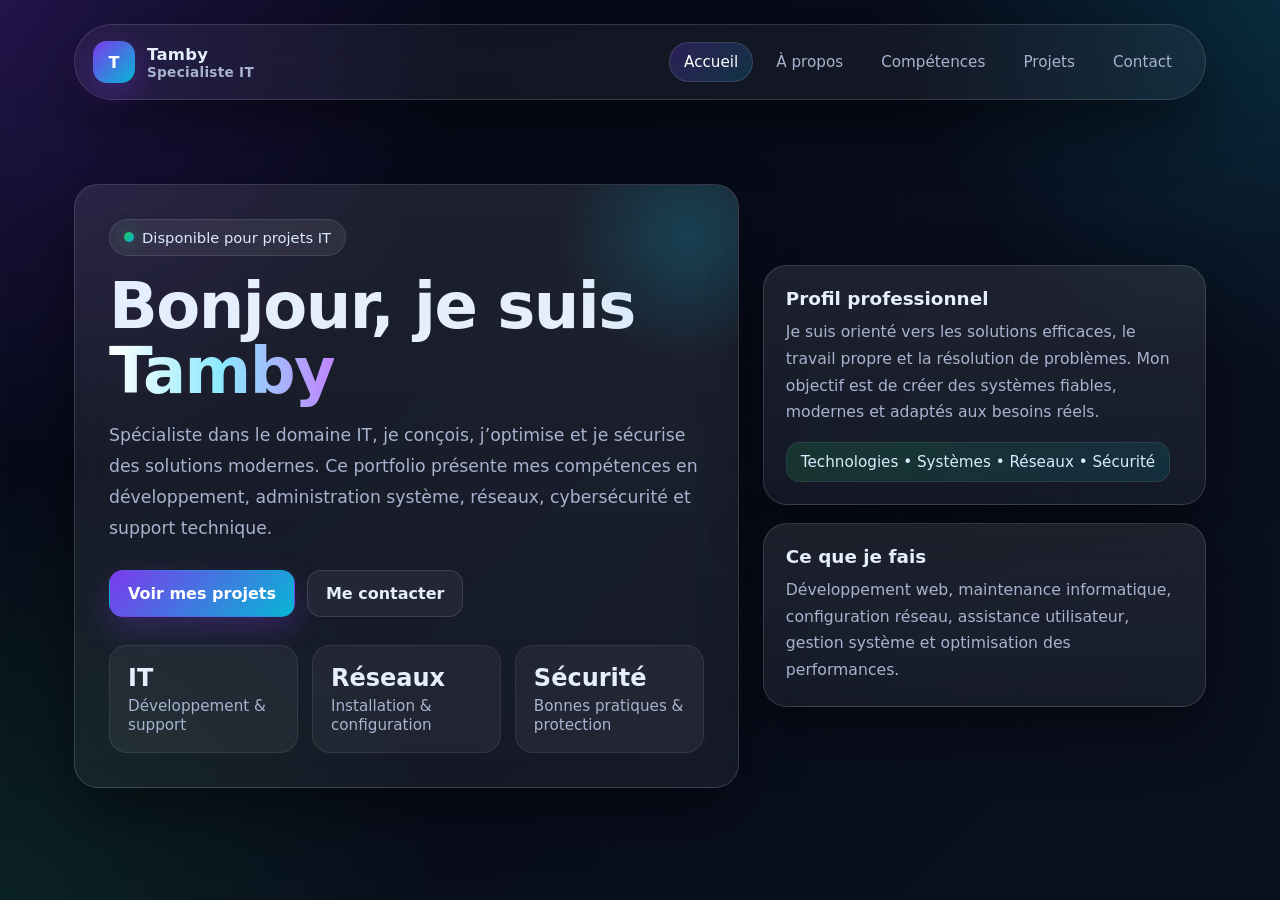
==== index.html @ b364ffad "Add files via upload" ====
<!DOCTYPE html>
<html lang="fr">
<head>
  <meta charset="UTF-8" />
  <meta name="viewport" content="width=device-width, initial-scale=1.0" />
  <title>Tamby | Portfolio IT</title>
  <style>
    :root {
      --bg: #050816;
      --bg2: #0b1120;
      --card: rgba(255, 255, 255, 0.08);
      --card-2: rgba(255, 255, 255, 0.05);
      --border: rgba(255, 255, 255, 0.14);
      --text: #e5eefc;
      --muted: #a8b3cf;
      --accent: #7c3aed;
      --accent2: #06b6d4;
      --accent3: #22c55e;
      --shadow: 0 24px 60px rgba(0, 0, 0, 0.45);
      --radius: 24px;
      --max: 1180px;
    }

    * {
      box-sizing: border-box;
      margin: 0;
      padding: 0;
    }

    html {
      scroll-behavior: smooth;
    }

    body {
      min-height: 100vh;
      font-family: Inter, system-ui, -apple-system, BlinkMacSystemFont, "Segoe UI", sans-serif;
      color: var(--text);
      background:
        radial-gradient(circle at top left, rgba(124, 58, 237, 0.24), transparent 30%),
        radial-gradient(circle at top right, rgba(6, 182, 212, 0.18), transparent 24%),
        radial-gradient(circle at bottom left, rgba(34, 197, 94, 0.12), transparent 28%),
        linear-gradient(135deg, var(--bg), var(--bg2));
      overflow-x: hidden;
    }

    body::before {
      content: "";
      position: fixed;
      inset: 0;
      background-image:
        linear-gradient(rgba(255,255,255,0.025) 1px, transparent 1px),
        linear-gradient(90deg, rgba(255,255,255,0.025) 1px, transparent 1px);
      background-size: 60px 60px;
      mask-image: radial-gradient(circle at center, black 30%, transparent 90%);
      pointer-events: none;
      opacity: 0.5;
    }

    .wrapper {
      width: 100%;
      max-width: var(--max);
      margin: 0 auto;
      padding: 24px;
      position: relative;
      z-index: 1;
    }

    /* Radio controls */
    input[type="radio"] {
      display: none;
    }

    .topbar {
      display: flex;
      align-items: center;
      justify-content: space-between;
      gap: 18px;
      padding: 16px 18px;
      border: 1px solid var(--border);
      background: rgba(255, 255, 255, 0.05);
      backdrop-filter: blur(18px);
      border-radius: 999px;
      box-shadow: var(--shadow);
      position: sticky;
      top: 16px;
      z-index: 20;
    }

    .brand {
      display: flex;
      align-items: center;
      gap: 12px;
      font-weight: 800;
      letter-spacing: 0.3px;
      white-space: nowrap;
    }

    .logo {
      width: 42px;
      height: 42px;
      border-radius: 14px;
      display: grid;
      place-items: center;
      background: linear-gradient(135deg, var(--accent), var(--accent2));
      box-shadow: 0 10px 30px rgba(124, 58, 237, 0.35);
      color: white;
      font-weight: 900;
    }

    .nav {
      display: flex;
      flex-wrap: wrap;
      justify-content: flex-end;
      gap: 8px;
    }

    .nav label {
      cursor: pointer;
      padding: 10px 14px;
      border-radius: 999px;
      color: var(--muted);
      border: 1px solid transparent;
      transition: 0.25s ease;
      user-select: none;
      font-size: 0.95rem;
    }

    .nav label:hover {
      color: white;
      background: rgba(255, 255, 255, 0.06);
      border-color: rgba(255, 255, 255, 0.08);
    }

    #home:checked ~ .wrapper .nav label[for="home"],
    #about:checked ~ .wrapper .nav label[for="about"],
    #skills:checked ~ .wrapper .nav label[for="skills"],
    #projects:checked ~ .wrapper .nav label[for="projects"],
    #contact:checked ~ .wrapper .nav label[for="contact"] {
      color: white;
      background: linear-gradient(135deg, rgba(124, 58, 237, 0.25), rgba(6, 182, 212, 0.18));
      border-color: rgba(255, 255, 255, 0.12);
    }

    .page {
      display: none;
      margin-top: 26px;
      animation: fadeIn 0.5s ease;
    }

    @keyframes fadeIn {
      from {
        opacity: 0;
        transform: translateY(10px);
      }
      to {
        opacity: 1;
        transform: translateY(0);
      }
    }

    #home:checked ~ .wrapper .page.home { display: block; }
    #about:checked ~ .wrapper .page.about { display: block; }
    #skills:checked ~ .wrapper .page.skills { display: block; }
    #projects:checked ~ .wrapper .page.projects { display: block; }
    #contact:checked ~ .wrapper .page.contact { display: block; }

    .hero {
      display: grid;
      grid-template-columns: 1.2fr 0.8fr;
      gap: 24px;
      align-items: center;
      min-height: calc(100vh - 180px);
    }

    .hero-card,
    .info-card,
    .project-card,
    .contact-card {
      border: 1px solid var(--border);
      background: linear-gradient(180deg, rgba(255,255,255,0.09), rgba(255,255,255,0.05));
      backdrop-filter: blur(18px);
      border-radius: var(--radius);
      box-shadow: var(--shadow);
    }

    .hero-card {
      padding: 34px;
      position: relative;
      overflow: hidden;
    }

    .hero-card::after {
      content: "";
      position: absolute;
      width: 260px;
      height: 260px;
      right: -80px;
      top: -80px;
      background: radial-gradient(circle, rgba(6, 182, 212, 0.22), transparent 70%);
      pointer-events: none;
    }

    .badge {
      display: inline-flex;
      align-items: center;
      gap: 8px;
      padding: 9px 14px;
      border-radius: 999px;
      background: rgba(255,255,255,0.07);
      border: 1px solid rgba(255,255,255,0.1);
      color: #dbeafe;
      font-size: 0.92rem;
      margin-bottom: 18px;
    }

    .badge .dot {
      width: 10px;
      height: 10px;
      border-radius: 50%;
      background: linear-gradient(135deg, var(--accent3), var(--accent2));
      box-shadow: 0 0 18px rgba(34, 197, 94, 0.6);
    }

    h1 {
      font-size: clamp(2.4rem, 5vw, 5rem);
      line-height: 1.02;
      margin-bottom: 16px;
      letter-spacing: -1.5px;
    }

    .gradient-text {
      background: linear-gradient(90deg, #ffffff, #8be9fd, #c084fc);
      -webkit-background-clip: text;
      background-clip: text;
      color: transparent;
    }

    .subtitle {
      font-size: 1.08rem;
      line-height: 1.8;
      color: var(--muted);
      max-width: 700px;
      margin-bottom: 26px;
    }

    .actions {
      display: flex;
      flex-wrap: wrap;
      gap: 12px;
      margin-bottom: 28px;
    }

    .btn {
      display: inline-flex;
      align-items: center;
      justify-content: center;
      padding: 13px 18px;
      border-radius: 14px;
      text-decoration: none;
      color: white;
      font-weight: 700;
      border: 1px solid transparent;
      transition: 0.25s ease;
      cursor: pointer;
    }

    .btn.primary {
      background: linear-gradient(135deg, var(--accent), var(--accent2));
      box-shadow: 0 12px 30px rgba(124, 58, 237, 0.28);
    }

    .btn.secondary {
      background: rgba(255,255,255,0.05);
      border-color: rgba(255,255,255,0.12);
      color: var(--text);
    }

    .btn:hover {
      transform: translateY(-2px);
      filter: brightness(1.05);
    }

    .stats {
      display: grid;
      grid-template-columns: repeat(3, 1fr);
      gap: 14px;
      margin-top: 22px;
    }

    .stat {
      padding: 18px;
      border-radius: 18px;
      background: rgba(255,255,255,0.05);
      border: 1px solid rgba(255,255,255,0.08);
    }

    .stat strong {
      display: block;
      font-size: 1.5rem;
      margin-bottom: 4px;
    }

    .stat span {
      color: var(--muted);
      font-size: 0.95rem;
    }

    .side-stack {
      display: grid;
      gap: 18px;
    }

    .info-card {
      padding: 22px;
    }

    .info-card h3 {
      margin-bottom: 10px;
      font-size: 1.15rem;
    }

    .info-card p {
      color: var(--muted);
      line-height: 1.7;
      font-size: 0.98rem;
    }

    .glow {
      display: inline-block;
      padding: 10px 14px;
      margin-top: 16px;
      border-radius: 14px;
      background: linear-gradient(135deg, rgba(34,197,94,0.16), rgba(6,182,212,0.12));
      border: 1px solid rgba(255,255,255,0.08);
      color: #dbeafe;
      font-size: 0.95rem;
    }

    .section-title {
      display: flex;
      flex-direction: column;
      gap: 10px;
      margin-bottom: 22px;
    }

    .section-title h2 {
      font-size: clamp(1.8rem, 3vw, 2.6rem);
      letter-spacing: -0.8px;
    }

    .section-title p {
      color: var(--muted);
      max-width: 720px;
      line-height: 1.8;
    }

    .grid-2 {
      display: grid;
      grid-template-columns: repeat(2, 1fr);
      gap: 18px;
    }

    .about-box,
    .skill-box,
    .project-card,
    .contact-card {
      padding: 22px;
    }

    .tag-row {
      display: flex;
      flex-wrap: wrap;
      gap: 10px;
      margin-top: 16px;
    }

    .tag {
      padding: 9px 12px;
      border-radius: 999px;
      font-size: 0.9rem;
      color: #dce7ff;
      background: rgba(255,255,255,0.06);
      border: 1px solid rgba(255,255,255,0.08);
    }

    .timeline {
      display: grid;
      gap: 14px;
    }

    .timeline-item {
      padding: 16px;
      border-left: 3px solid var(--accent2);
      background: rgba(255,255,255,0.04);
      border-radius: 0 18px 18px 0;
    }

    .timeline-item h4 {
      margin-bottom: 6px;
      font-size: 1.02rem;
    }

    .timeline-item p {
      color: var(--muted);
      line-height: 1.65;
      font-size: 0.95rem;
    }

    .skills-list {
      display: grid;
      gap: 14px;
    }

    .skill {
      display: grid;
      gap: 8px;
    }

    .skill-head {
      display: flex;
      justify-content: space-between;
      gap: 10px;
      color: var(--text);
      font-size: 0.96rem;
    }

    .bar {
      height: 12px;
      border-radius: 999px;
      overflow: hidden;
      background: rgba(255,255,255,0.08);
      border: 1px solid rgba(255,255,255,0.08);
    }

    .fill {
      height: 100%;
      border-radius: inherit;
      background: linear-gradient(90deg, var(--accent), var(--accent2));
    }

    .projects-grid {
      display: grid;
      grid-template-columns: repeat(3, 1fr);
      gap: 18px;
    }

    .project-card {
      position: relative;
      overflow: hidden;
      min-height: 240px;
    }

    .project-card::before {
      content: "";
      position: absolute;
      inset: auto -30px -40px auto;
      width: 160px;
      height: 160px;
      border-radius: 50%;
      background: radial-gradient(circle, rgba(124,58,237,0.28), transparent 65%);
      pointer-events: none;
    }

    .project-card h3 {
      margin-bottom: 10px;
      font-size: 1.2rem;
    }

    .project-card p {
      color: var(--muted);
      line-height: 1.7;
      margin-bottom: 16px;
    }

    .project-meta {
      display: flex;
      flex-wrap: wrap;
      gap: 10px;
      margin-top: auto;
    }

    .project-meta span {
      padding: 8px 10px;
      border-radius: 999px;
      background: rgba(255,255,255,0.06);
      border: 1px solid rgba(255,255,255,0.08);
      color: #dbeafe;
      font-size: 0.88rem;
    }

    .contact-grid {
      display: grid;
      grid-template-columns: 0.9fr 1.1fr;
      gap: 18px;
    }

    .contact-card .line {
      display: grid;
      gap: 10px;
      margin-bottom: 18px;
    }

    .contact-card .line strong {
      font-size: 1rem;
    }

    .contact-card .line span,
    .contact-card p {
      color: var(--muted);
      line-height: 1.7;
    }

    .footer-note {
      margin-top: 20px;
      text-align: center;
      color: var(--muted);
      font-size: 0.92rem;
      padding-bottom: 8px;
    }

    @media (max-width: 980px) {
      .hero,
      .grid-2,
      .projects-grid,
      .contact-grid {
        grid-template-columns: 1fr;
      }

      .stats {
        grid-template-columns: 1fr;
      }

      .topbar {
        border-radius: 24px;
        flex-direction: column;
        align-items: stretch;
      }

      .nav {
        justify-content: center;
      }

      .hero {
        min-height: auto;
      }
    }

    @media (max-width: 560px) {
      .wrapper {
        padding: 14px;
      }

      .hero-card,
      .info-card,
      .project-card,
      .contact-card,
      .about-box,
      .skill-box {
        padding: 18px;
      }

      .nav label {
        padding: 9px 12px;
        font-size: 0.9rem;
      }

      h1 {
        letter-spacing: -1px;
      }
    }
  </style>
</head>
<body>

  <input type="radio" name="page" id="home" checked>
  <input type="radio" name="page" id="about">
  <input type="radio" name="page" id="skills">
  <input type="radio" name="page" id="projects">
  <input type="radio" name="page" id="contact">

  <div class="wrapper">
    <header class="topbar">
      <div class="brand">
        <div class="logo">T</div>
        <div>
          <div style="font-size:1.03rem;">Tamby</div>
          <div style="font-size:0.85rem;color:var(--muted);">Specialiste IT</div>
        </div>
      </div>

      <nav class="nav" aria-label="Navigation principale">
        <label for="home">Accueil</label>
        <label for="about">À propos</label>
        <label for="skills">Compétences</label>
        <label for="projects">Projets</label>
        <label for="contact">Contact</label>
      </nav>
    </header>

    <!-- PAGE ACCUEIL -->
    <main class="page home">
      <section class="hero">
        <div class="hero-card">
          <div class="badge"><span class="dot"></span> Disponible pour projets IT</div>
          <h1>Bonjour, je suis <span class="gradient-text">Tamby</span></h1>
          <p class="subtitle">
            Spécialiste dans le domaine IT, je conçois, j’optimise et je sécurise des solutions modernes.
            Ce portfolio présente mes compétences en développement, administration système, réseaux,
            cybersécurité et support technique.
          </p>

          <div class="actions">
            <label class="btn primary" for="projects">Voir mes projets</label>
            <label class="btn secondary" for="contact">Me contacter</label>
          </div>

          <div class="stats">
            <div class="stat">
              <strong>IT</strong>
              <span>Développement & support</span>
            </div>
            <div class="stat">
              <strong>Réseaux</strong>
              <span>Installation & configuration</span>
            </div>
            <div class="stat">
              <strong>Sécurité</strong>
              <span>Bonnes pratiques & protection</span>
            </div>
          </div>
        </div>

        <div class="side-stack">
          <div class="info-card">
            <h3>Profil professionnel</h3>
            <p>
              Je suis orienté vers les solutions efficaces, le travail propre et la résolution de problèmes.
              Mon objectif est de créer des systèmes fiables, modernes et adaptés aux besoins réels.
            </p>
            <div class="glow">Technologies • Systèmes • Réseaux • Sécurité</div>
          </div>

          <div class="info-card">
            <h3>Ce que je fais</h3>
            <p>
              Développement web, maintenance informatique, configuration réseau, assistance utilisateur,
              gestion système et optimisation des performances.
            </p>
          </div>
        </div>
      </section>
    </main>

    <!-- PAGE A PROPOS -->
    <section class="page about">
      <div class="section-title">
        <h2>À propos de moi</h2>
        <p>
          Je suis Tamby, un passionné de l’informatique qui aime transformer les idées en solutions utiles.
          J’aime construire des interfaces propres, comprendre les systèmes et apporter des réponses rapides
          aux problèmes techniques.
        </p>
      </div>

      <div class="grid-2">
        <div class="about-box">
          <h3 style="margin-bottom:12px;">Mon approche</h3>
          <p style="color:var(--muted); line-height:1.8;">
            J’accorde beaucoup d’importance à la simplicité, à la performance et à la fiabilité.
            Que ce soit pour un site web, un réseau ou une machine, je cherche toujours une solution claire,
            efficace et maintenable.
          </p>

          <div class="tag-row">
            <span class="tag">Développement Web</span>
            <span class="tag">Administration Système</span>
            <span class="tag">Réseaux</span>
            <span class="tag">Cybersécurité</span>
            <span class="tag">Support IT</span>
          </div>
        </div>

        <div class="about-box">
          <h3 style="margin-bottom:12px;">Parcours / expérience</h3>
          <div class="timeline">
            <div class="timeline-item">
              <h4>Solutions numériques</h4>
              <p>Création de pages web modernes, interface claire et responsive.</p>
            </div>
            <div class="timeline-item">
              <h4>Gestion informatique</h4>
              <p>Installation, configuration et dépannage de systèmes et logiciels.</p>
            </div>
            <div class="timeline-item">
              <h4>Réseaux & sécurité</h4>
              <p>Bonnes pratiques de sécurité, contrôle d’accès et optimisation réseau.</p>
            </div>
          </div>
        </div>
      </div>
    </section>

    <!-- PAGE COMPETENCES -->
    <section class="page skills">
      <div class="section-title">
        <h2>Mes compétences</h2>
        <p>
          Voici un aperçu de mes spécialités IT. Tu peux garder cette structure ou modifier les niveaux
          selon ton vrai profil.
        </p>
      </div>

      <div class="grid-2">
        <div class="skill-box">
          <h3 style="margin-bottom:16px;">Compétences techniques</h3>
          <div class="skills-list">
            <div class="skill">
              <div class="skill-head"><span>HTML / CSS</span><span>95%</span></div>
              <div class="bar"><div class="fill" style="width:95%"></div></div>
            </div>
            <div class="skill">
              <div class="skill-head"><span>Support informatique</span><span>90%</span></div>
              <div class="bar"><div class="fill" style="width:90%"></div></div>
            </div>
            <div class="skill">
              <div class="skill-head"><span>Administration système</span><span>85%</span></div>
              <div class="bar"><div class="fill" style="width:85%"></div></div>
            </div>
            <div class="skill">
              <div class="skill-head"><span>Réseaux / configuration</span><span>82%</span></div>
              <div class="bar"><div class="fill" style="width:82%"></div></div>
            </div>
          </div>
        </div>

        <div class="skill-box">
          <h3 style="margin-bottom:16px;">Spécialités IT</h3>
          <div class="tag-row">
            <span class="tag">Création de sites web</span>
            <span class="tag">Maintenance PC</span>
            <span class="tag">Installation de systèmes</span>
            <span class="tag">Configuration réseau</span>
            <span class="tag">Sécurisation basique</span>
            <span class="tag">Dépannage logiciel</span>
            <span class="tag">Optimisation</span>
            <span class="tag">Support utilisateur</span>
          </div>

          <div style="margin-top:18px;color:var(--muted);line-height:1.8;">
            Je peux intervenir sur plusieurs domaines : front-end simple, assistance technique,
            résolution de problèmes, paramétrage, maintenance et amélioration de l’environnement de travail.
          </div>
        </div>
      </div>
    </section>

    <!-- PAGE PROJETS -->
    <section class="page projects">
      <div class="section-title">
        <h2>Mes projets</h2>
        <p>
          Quelques exemples de projets que tu peux afficher dans ton portfolio. Tu peux remplacer ces titres
          par tes vrais travaux.
        </p>
      </div>

      <div class="projects-grid">
        <article class="project-card">
          <h3>Portfolio personnel</h3>
          <p>
            Un site élégant pour présenter mon profil, mes compétences et mes services IT dans un style moderne.
          </p>
          <div class="project-meta">
            <span>HTML</span>
            <span>CSS</span>
            <span>UI moderne</span>
          </div>
        </article>

        <article class="project-card">
          <h3>Support et maintenance</h3>
          <p>
            Gestion de configuration, dépannage et amélioration des performances d’un poste ou d’un système.
          </p>
          <div class="project-meta">
            <span>Maintenance</span>
            <span>Système</span>
            <span>Dépannage</span>
          </div>
        </article>

        <article class="project-card">
          <h3>Réseau & sécurité</h3>
          <p>
            Mise en place de bases réseau, protection des accès et bonnes pratiques pour un environnement fiable.
          </p>
          <div class="project-meta">
            <span>Réseaux</span>
            <span>Sécurité</span>
            <span>Configuration</span>
          </div>
        </article>
      </div>
    </section>

    <!-- PAGE CONTACT -->
    <section class="page contact">
      <div class="section-title">
        <h2>Contact</h2>
        <p>
          Cette page te permet d’afficher tes infos de contact et de donner une image sérieuse à ton portfolio.
        </p>
      </div>

      <div class="contact-grid">
        <div class="contact-card">
          <div class="line">
            <strong>Nom</strong>
            <span>Tamby</span>
          </div>
          <div class="line">
            <strong>Spécialité</strong>
            <span>Informatique / IT</span>
          </div>
          <div class="line">
            <strong>Domaines</strong>
            <span>Développement, réseaux, système, support, sécurité</span>
          </div>
          <div class="line">
            <strong>Message</strong>
            <span>Disponible pour projets, collaboration et assistance technique.</span>
          </div>
        </div>

        <div class="contact-card">
          <h3 style="margin-bottom:12px;">Présentation courte</h3>
          <p>
            Je suis un spécialiste IT motivé, rigoureux et orienté résultats. J’aime apprendre, résoudre les
            problèmes et créer des solutions simples mais efficaces. Mon objectif est d’apporter de la valeur
            à chaque projet.
          </p>

          <div class="tag-row" style="margin-top:18px;">
            <span class="tag">Professionnel</span>
            <span class="tag">Fiable</span>
            <span class="tag">Polyvalent</span>
            <span class="tag">Moderne</span>
          </div>
        </div>
      </div>

      <div class="footer-note">
        © 2026 Tamby — Portfolio IT. Fichier unique HTML + CSS.
      </div>
    </section>
  </div>
</body>
</html>
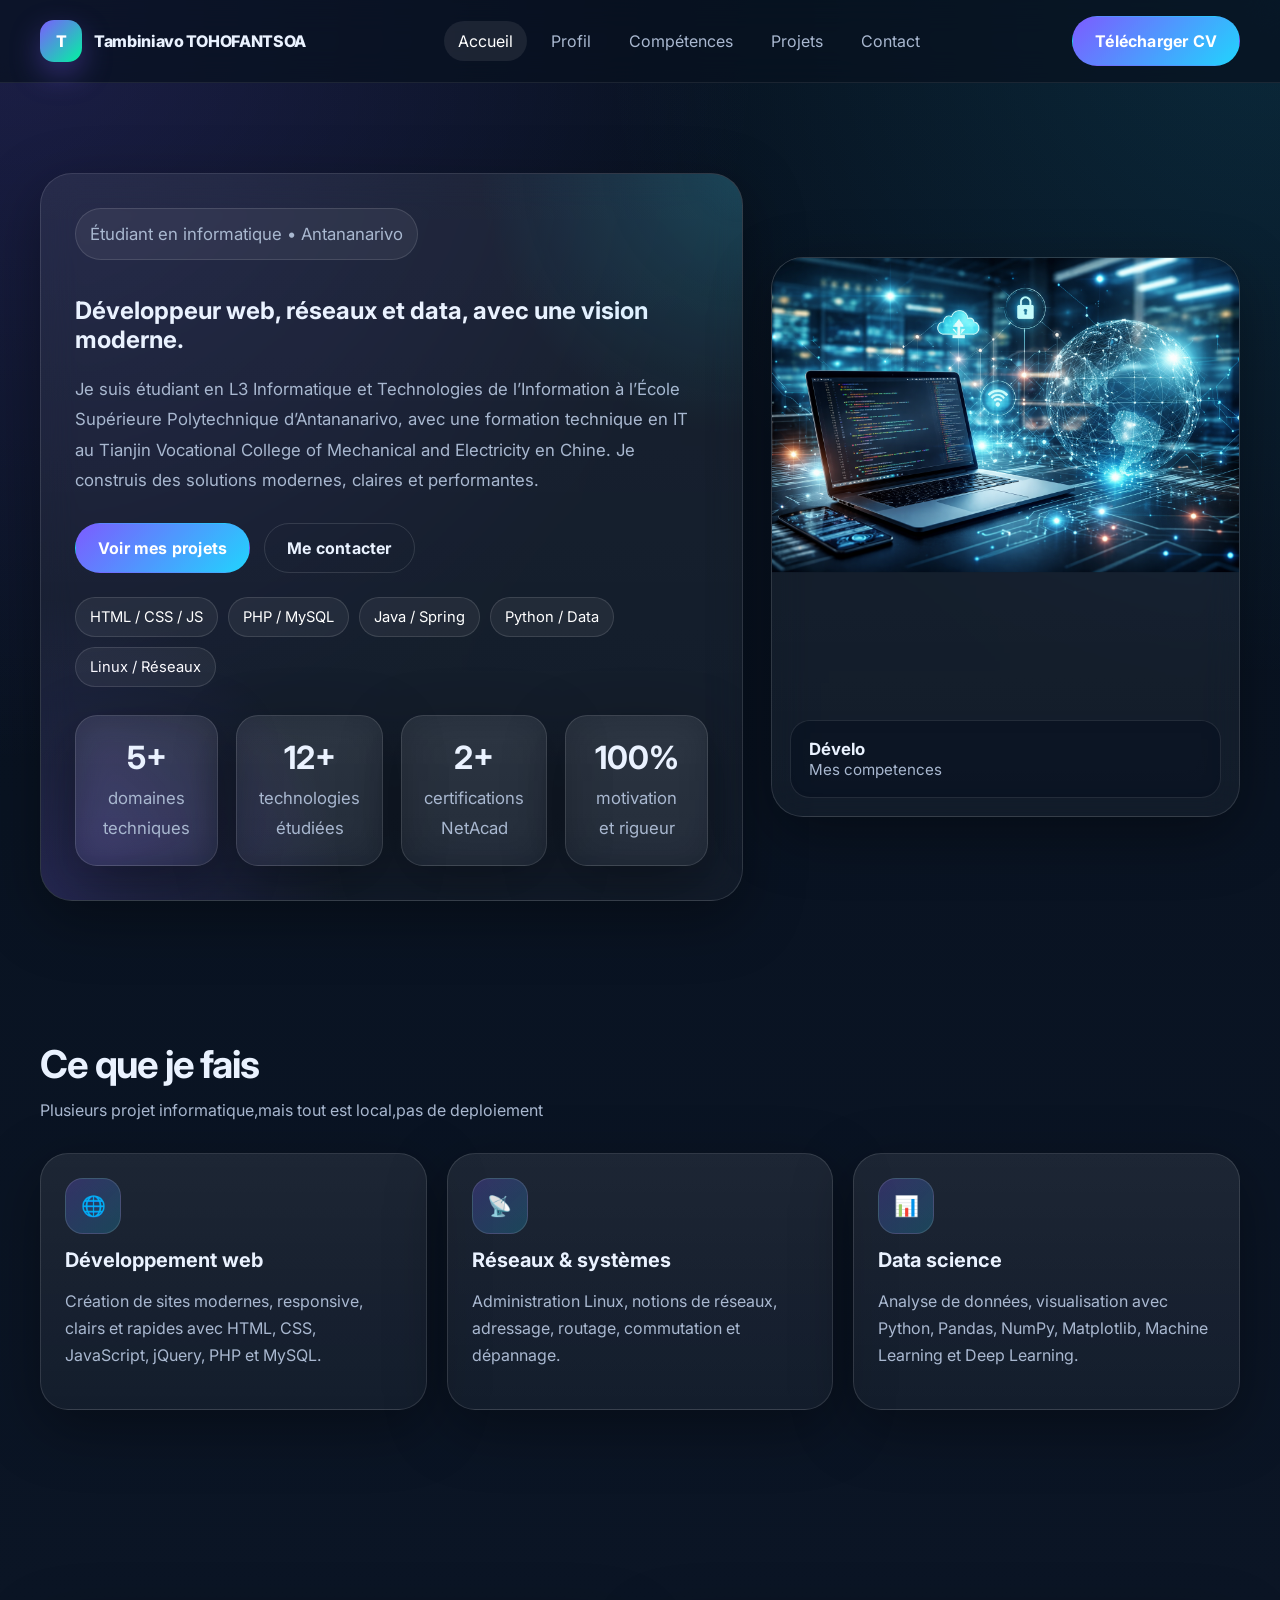
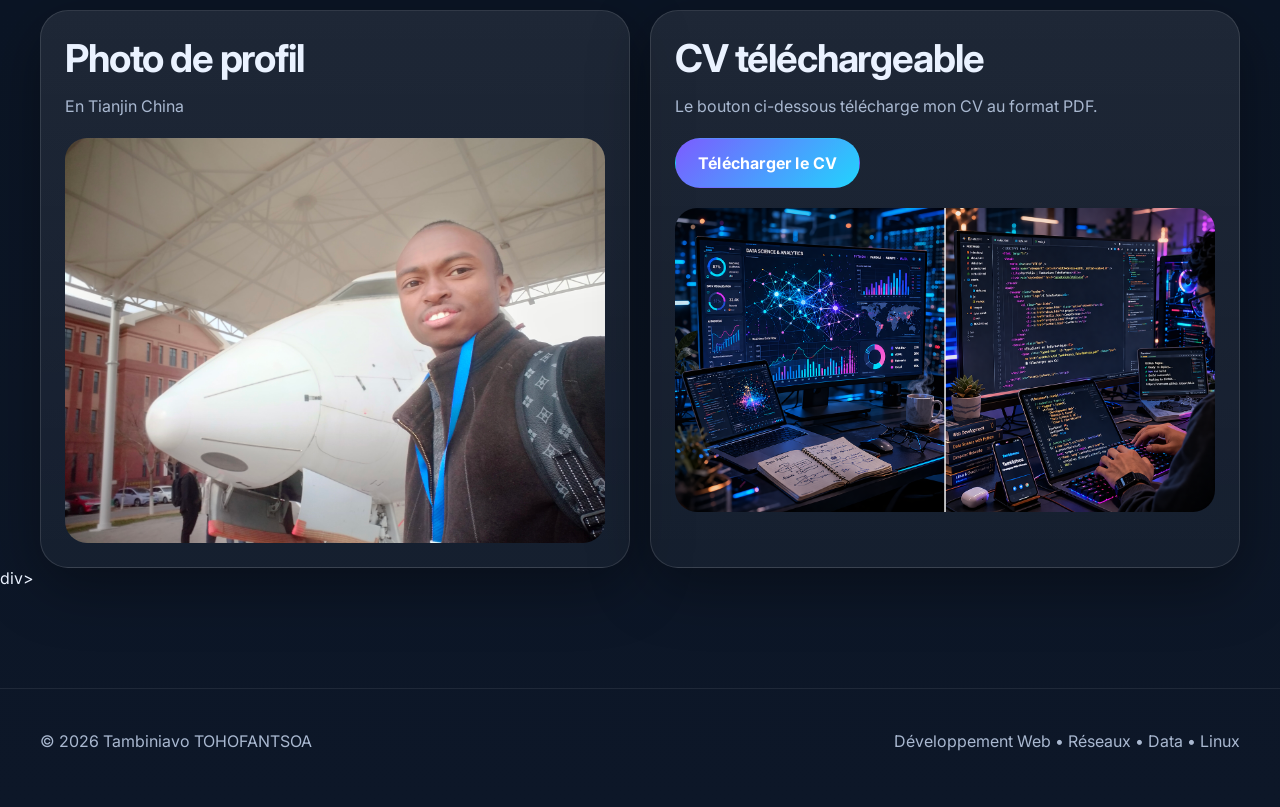
==== commit 87c2f4e9: "Add files via upload" ====
--- a/index.html
+++ b/index.html
@@ -3,856 +3,152 @@
 <head>
   <meta charset="UTF-8" />
   <meta name="viewport" content="width=device-width, initial-scale=1.0" />
-  <title>Tamby | Portfolio IT</title>
-  <style>
-    :root {
-      --bg: #050816;
-      --bg2: #0b1120;
-      --card: rgba(255, 255, 255, 0.08);
-      --card-2: rgba(255, 255, 255, 0.05);
-      --border: rgba(255, 255, 255, 0.14);
-      --text: #e5eefc;
-      --muted: #a8b3cf;
-      --accent: #7c3aed;
-      --accent2: #06b6d4;
-      --accent3: #22c55e;
-      --shadow: 0 24px 60px rgba(0, 0, 0, 0.45);
-      --radius: 24px;
-      --max: 1180px;
-    }
+  <title>Tambiniavo TOHOFANTSOA | Portfolio</title>
+  <meta name="description" content="Portfolio moderne d'un étudiant en informatique : développement web, réseaux, data science et systèmes." />
+  <link rel="preconnect" href="https://fonts.googleapis.com">
+  <link rel="preconnect" href="https://fonts.gstatic.com" crossorigin>
+  <link href="https://fonts.googleapis.com/css2?family=Inter:wght@400;500;600;700;800;900&display=swap" rel="stylesheet">
+  <link rel="stylesheet" href="assets/css/style.css" />
+</head>
+<body data-page="home">
+  <header class="topbar">
+    <div class="container nav">
+      <a class="brand" href="index.html">
+        <span class="brand-badge">T</span>
+        <span>Tambiniavo TOHOFANTSOA</span>
+      </a>
 
-    * {
-      box-sizing: border-box;
-      margin: 0;
-      padding: 0;
-    }
+      <nav class="nav-links">
+        <a href="index.html" data-page="home">Accueil</a>
+        <a href="about.html" data-page="about">Profil</a>
+        <a href="skills.html" data-page="skills">Compétences</a>
+        <a href="projects.html" data-page="projects">Projets</a>
+        <a href="contact.html" data-page="contact">Contact</a>
+      </nav>
 
-    html {
-      scroll-behavior: smooth;
-    }
+      <div class="nav-right">
+        <a class="btn btn-primary" href="assets/cv/CV_Tambiniavo_Tohofantsoa.pdf" download>Télécharger CV</a>
+        <button class="menu-btn" aria-label="Menu">☰</button>
+      </div>
+    </div>
+  </header>
 
-    body {
-      min-height: 100vh;
-      font-family: Inter, system-ui, -apple-system, BlinkMacSystemFont, "Segoe UI", sans-serif;
-      color: var(--text);
-      background:
-        radial-gradient(circle at top left, rgba(124, 58, 237, 0.24), transparent 30%),
-        radial-gradient(circle at top right, rgba(6, 182, 212, 0.18), transparent 24%),
-        radial-gradient(circle at bottom left, rgba(34, 197, 94, 0.12), transparent 28%),
-        linear-gradient(135deg, var(--bg), var(--bg2));
-      overflow-x: hidden;
-    }
-
-    body::before {
-      content: "";
-      position: fixed;
-      inset: 0;
-      background-image:
-        linear-gradient(rgba(255,255,255,0.025) 1px, transparent 1px),
-        linear-gradient(90deg, rgba(255,255,255,0.025) 1px, transparent 1px);
-      background-size: 60px 60px;
-      mask-image: radial-gradient(circle at center, black 30%, transparent 90%);
-      pointer-events: none;
-      opacity: 0.5;
-    }
-
-    .wrapper {
-      width: 100%;
-      max-width: var(--max);
-      margin: 0 auto;
-      padding: 24px;
-      position: relative;
-      z-index: 1;
-    }
-
-    /* Radio controls */
-    input[type="radio"] {
-      display: none;
-    }
-
-    .topbar {
-      display: flex;
-      align-items: center;
-      justify-content: space-between;
-      gap: 18px;
-      padding: 16px 18px;
-      border: 1px solid var(--border);
-      background: rgba(255, 255, 255, 0.05);
-      backdrop-filter: blur(18px);
-      border-radius: 999px;
-      box-shadow: var(--shadow);
-      position: sticky;
-      top: 16px;
-      z-index: 20;
-    }
-
-    .brand {
-      display: flex;
-      align-items: center;
-      gap: 12px;
-      font-weight: 800;
-      letter-spacing: 0.3px;
-      white-space: nowrap;
-    }
-
-    .logo {
-      width: 42px;
-      height: 42px;
-      border-radius: 14px;
-      display: grid;
-      place-items: center;
-      background: linear-gradient(135deg, var(--accent), var(--accent2));
-      box-shadow: 0 10px 30px rgba(124, 58, 237, 0.35);
-      color: white;
-      font-weight: 900;
-    }
-
-    .nav {
-      display: flex;
-      flex-wrap: wrap;
-      justify-content: flex-end;
-      gap: 8px;
-    }
-
-    .nav label {
-      cursor: pointer;
-      padding: 10px 14px;
-      border-radius: 999px;
-      color: var(--muted);
-      border: 1px solid transparent;
-      transition: 0.25s ease;
-      user-select: none;
-      font-size: 0.95rem;
-    }
-
-    .nav label:hover {
-      color: white;
-      background: rgba(255, 255, 255, 0.06);
-      border-color: rgba(255, 255, 255, 0.08);
-    }
-
-    #home:checked ~ .wrapper .nav label[for="home"],
-    #about:checked ~ .wrapper .nav label[for="about"],
-    #skills:checked ~ .wrapper .nav label[for="skills"],
-    #projects:checked ~ .wrapper .nav label[for="projects"],
-    #contact:checked ~ .wrapper .nav label[for="contact"] {
-      color: white;
-      background: linear-gradient(135deg, rgba(124, 58, 237, 0.25), rgba(6, 182, 212, 0.18));
-      border-color: rgba(255, 255, 255, 0.12);
-    }
-
-    .page {
-      display: none;
-      margin-top: 26px;
-      animation: fadeIn 0.5s ease;
-    }
-
-    @keyframes fadeIn {
-      from {
-        opacity: 0;
-        transform: translateY(10px);
-      }
-      to {
-        opacity: 1;
-        transform: translateY(0);
-      }
-    }
-
-    #home:checked ~ .wrapper .page.home { display: block; }
-    #about:checked ~ .wrapper .page.about { display: block; }
-    #skills:checked ~ .wrapper .page.skills { display: block; }
-    #projects:checked ~ .wrapper .page.projects { display: block; }
-    #contact:checked ~ .wrapper .page.contact { display: block; }
-
-    .hero {
-      display: grid;
-      grid-template-columns: 1.2fr 0.8fr;
-      gap: 24px;
-      align-items: center;
-      min-height: calc(100vh - 180px);
-    }
-
-    .hero-card,
-    .info-card,
-    .project-card,
-    .contact-card {
-      border: 1px solid var(--border);
-      background: linear-gradient(180deg, rgba(255,255,255,0.09), rgba(255,255,255,0.05));
-      backdrop-filter: blur(18px);
-      border-radius: var(--radius);
-      box-shadow: var(--shadow);
-    }
-
-    .hero-card {
-      padding: 34px;
-      position: relative;
-      overflow: hidden;
-    }
-
-    .hero-card::after {
-      content: "";
-      position: absolute;
-      width: 260px;
-      height: 260px;
-      right: -80px;
-      top: -80px;
-      background: radial-gradient(circle, rgba(6, 182, 212, 0.22), transparent 70%);
-      pointer-events: none;
-    }
-
-    .badge {
-      display: inline-flex;
-      align-items: center;
-      gap: 8px;
-      padding: 9px 14px;
-      border-radius: 999px;
-      background: rgba(255,255,255,0.07);
-      border: 1px solid rgba(255,255,255,0.1);
-      color: #dbeafe;
-      font-size: 0.92rem;
-      margin-bottom: 18px;
-    }
-
-    .badge .dot {
-      width: 10px;
-      height: 10px;
-      border-radius: 50%;
-      background: linear-gradient(135deg, var(--accent3), var(--accent2));
-      box-shadow: 0 0 18px rgba(34, 197, 94, 0.6);
-    }
-
-    h1 {
-      font-size: clamp(2.4rem, 5vw, 5rem);
-      line-height: 1.02;
-      margin-bottom: 16px;
-      letter-spacing: -1.5px;
-    }
-
-    .gradient-text {
-      background: linear-gradient(90deg, #ffffff, #8be9fd, #c084fc);
-      -webkit-background-clip: text;
-      background-clip: text;
-      color: transparent;
-    }
-
-    .subtitle {
-      font-size: 1.08rem;
-      line-height: 1.8;
-      color: var(--muted);
-      max-width: 700px;
-      margin-bottom: 26px;
-    }
-
-    .actions {
-      display: flex;
-      flex-wrap: wrap;
-      gap: 12px;
-      margin-bottom: 28px;
-    }
-
-    .btn {
-      display: inline-flex;
-      align-items: center;
-      justify-content: center;
-      padding: 13px 18px;
-      border-radius: 14px;
-      text-decoration: none;
-      color: white;
-      font-weight: 700;
-      border: 1px solid transparent;
-      transition: 0.25s ease;
-      cursor: pointer;
-    }
-
-    .btn.primary {
-      background: linear-gradient(135deg, var(--accent), var(--accent2));
-      box-shadow: 0 12px 30px rgba(124, 58, 237, 0.28);
-    }
-
-    .btn.secondary {
-      background: rgba(255,255,255,0.05);
-      border-color: rgba(255,255,255,0.12);
-      color: var(--text);
-    }
-
-    .btn:hover {
-      transform: translateY(-2px);
-      filter: brightness(1.05);
-    }
-
-    .stats {
-      display: grid;
-      grid-template-columns: repeat(3, 1fr);
-      gap: 14px;
-      margin-top: 22px;
-    }
-
-    .stat {
-      padding: 18px;
-      border-radius: 18px;
-      background: rgba(255,255,255,0.05);
-      border: 1px solid rgba(255,255,255,0.08);
-    }
-
-    .stat strong {
-      display: block;
-      font-size: 1.5rem;
-      margin-bottom: 4px;
-    }
-
-    .stat span {
-      color: var(--muted);
-      font-size: 0.95rem;
-    }
-
-    .side-stack {
-      display: grid;
-      gap: 18px;
-    }
-
-    .info-card {
-      padding: 22px;
-    }
-
-    .info-card h3 {
-      margin-bottom: 10px;
-      font-size: 1.15rem;
-    }
-
-    .info-card p {
-      color: var(--muted);
-      line-height: 1.7;
-      font-size: 0.98rem;
-    }
-
-    .glow {
-      display: inline-block;
-      padding: 10px 14px;
-      margin-top: 16px;
-      border-radius: 14px;
-      background: linear-gradient(135deg, rgba(34,197,94,0.16), rgba(6,182,212,0.12));
-      border: 1px solid rgba(255,255,255,0.08);
-      color: #dbeafe;
-      font-size: 0.95rem;
-    }
-
-    .section-title {
-      display: flex;
-      flex-direction: column;
-      gap: 10px;
-      margin-bottom: 22px;
-    }
-
-    .section-title h2 {
-      font-size: clamp(1.8rem, 3vw, 2.6rem);
-      letter-spacing: -0.8px;
-    }
-
-    .section-title p {
-      color: var(--muted);
-      max-width: 720px;
-      line-height: 1.8;
-    }
-
-    .grid-2 {
-      display: grid;
-      grid-template-columns: repeat(2, 1fr);
-      gap: 18px;
-    }
-
-    .about-box,
-    .skill-box,
-    .project-card,
-    .contact-card {
-      padding: 22px;
-    }
-
-    .tag-row {
-      display: flex;
-      flex-wrap: wrap;
-      gap: 10px;
-      margin-top: 16px;
-    }
-
-    .tag {
-      padding: 9px 12px;
-      border-radius: 999px;
-      font-size: 0.9rem;
-      color: #dce7ff;
-      background: rgba(255,255,255,0.06);
-      border: 1px solid rgba(255,255,255,0.08);
-    }
-
-    .timeline {
-      display: grid;
-      gap: 14px;
-    }
-
-    .timeline-item {
-      padding: 16px;
-      border-left: 3px solid var(--accent2);
-      background: rgba(255,255,255,0.04);
-      border-radius: 0 18px 18px 0;
-    }
-
-    .timeline-item h4 {
-      margin-bottom: 6px;
-      font-size: 1.02rem;
-    }
-
-    .timeline-item p {
-      color: var(--muted);
-      line-height: 1.65;
-      font-size: 0.95rem;
-    }
-
-    .skills-list {
-      display: grid;
-      gap: 14px;
-    }
-
-    .skill {
-      display: grid;
-      gap: 8px;
-    }
-
-    .skill-head {
-      display: flex;
-      justify-content: space-between;
-      gap: 10px;
-      color: var(--text);
-      font-size: 0.96rem;
-    }
-
-    .bar {
-      height: 12px;
-      border-radius: 999px;
-      overflow: hidden;
-      background: rgba(255,255,255,0.08);
-      border: 1px solid rgba(255,255,255,0.08);
-    }
-
-    .fill {
-      height: 100%;
-      border-radius: inherit;
-      background: linear-gradient(90deg, var(--accent), var(--accent2));
-    }
-
-    .projects-grid {
-      display: grid;
-      grid-template-columns: repeat(3, 1fr);
-      gap: 18px;
-    }
-
-    .project-card {
-      position: relative;
-      overflow: hidden;
-      min-height: 240px;
-    }
-
-    .project-card::before {
-      content: "";
-      position: absolute;
-      inset: auto -30px -40px auto;
-      width: 160px;
-      height: 160px;
-      border-radius: 50%;
-      background: radial-gradient(circle, rgba(124,58,237,0.28), transparent 65%);
-      pointer-events: none;
-    }
-
-    .project-card h3 {
-      margin-bottom: 10px;
-      font-size: 1.2rem;
-    }
-
-    .project-card p {
-      color: var(--muted);
-      line-height: 1.7;
-      margin-bottom: 16px;
-    }
-
-    .project-meta {
-      display: flex;
-      flex-wrap: wrap;
-      gap: 10px;
-      margin-top: auto;
-    }
-
-    .project-meta span {
-      padding: 8px 10px;
-      border-radius: 999px;
-      background: rgba(255,255,255,0.06);
-      border: 1px solid rgba(255,255,255,0.08);
-      color: #dbeafe;
-      font-size: 0.88rem;
-    }
-
-    .contact-grid {
-      display: grid;
-      grid-template-columns: 0.9fr 1.1fr;
-      gap: 18px;
-    }
-
-    .contact-card .line {
-      display: grid;
-      gap: 10px;
-      margin-bottom: 18px;
-    }
-
-    .contact-card .line strong {
-      font-size: 1rem;
-    }
-
-    .contact-card .line span,
-    .contact-card p {
-      color: var(--muted);
-      line-height: 1.7;
-    }
-
-    .footer-note {
-      margin-top: 20px;
-      text-align: center;
-      color: var(--muted);
-      font-size: 0.92rem;
-      padding-bottom: 8px;
-    }
-
-    @media (max-width: 980px) {
-      .hero,
-      .grid-2,
-      .projects-grid,
-      .contact-grid {
-        grid-template-columns: 1fr;
-      }
-
-      .stats {
-        grid-template-columns: 1fr;
-      }
-
-      .topbar {
-        border-radius: 24px;
-        flex-direction: column;
-        align-items: stretch;
-      }
-
-      .nav {
-        justify-content: center;
-      }
-
-      .hero {
-        min-height: auto;
-      }
-    }
-
-    @media (max-width: 560px) {
-      .wrapper {
-        padding: 14px;
-      }
-
-      .hero-card,
-      .info-card,
-      .project-card,
-      .contact-card,
-      .about-box,
-      .skill-box {
-        padding: 18px;
-      }
-
-      .nav label {
-        padding: 9px 12px;
-        font-size: 0.9rem;
-      }
-
-      h1 {
-        letter-spacing: -1px;
-      }
-    }
-  </style>
-</head>
-<body>
-
-  <input type="radio" name="page" id="home" checked>
-  <input type="radio" name="page" id="about">
-  <input type="radio" name="page" id="skills">
-  <input type="radio" name="page" id="projects">
-  <input type="radio" name="page" id="contact">
-
-  <div class="wrapper">
-    <header class="topbar">
-      <div class="brand">
-        <div class="logo">T</div>
-        <div>
-          <div style="font-size:1.03rem;">Tamby</div>
-          <div style="font-size:0.85rem;color:var(--muted);">Specialiste IT</div>
-        </div>
-      </div>
-
-      <nav class="nav" aria-label="Navigation principale">
-        <label for="home">Accueil</label>
-        <label for="about">À propos</label>
-        <label for="skills">Compétences</label>
-        <label for="projects">Projets</label>
-        <label for="contact">Contact</label>
-      </nav>
-    </header>
-
-    <!-- PAGE ACCUEIL -->
-    <main class="page home">
-      <section class="hero">
-        <div class="hero-card">
-          <div class="badge"><span class="dot"></span> Disponible pour projets IT</div>
-          <h1>Bonjour, je suis <span class="gradient-text">Tamby</span></h1>
-          <p class="subtitle">
-            Spécialiste dans le domaine IT, je conçois, j’optimise et je sécurise des solutions modernes.
-            Ce portfolio présente mes compétences en développement, administration système, réseaux,
-            cybersécurité et support technique.
+  <main>
+    <section class="hero">
+      <div class="container hero-grid">
+        <div class="hero-card glass reveal">
+          <p class="tag" style="display:inline-flex;margin:0 0 16px;">Étudiant en informatique • Antananarivo</p>
+          <h2>Développeur web, réseaux et data, avec une vision moderne.</h2>
+          <p>
+            Je suis étudiant en L3 Informatique et Technologies de l’Information à l’École Supérieure Polytechnique d’Antananarivo,
+            avec une formation technique en IT au Tianjin Vocational College of Mechanical and Electricity en Chine.
+            Je construis des solutions modernes, claires et performantes.
           </p>
 
-          <div class="actions">
-            <label class="btn primary" for="projects">Voir mes projets</label>
-            <label class="btn secondary" for="contact">Me contacter</label>
+          <div class="hero-actions">
+            <a class="btn btn-primary" href="projects.html">Voir mes projets</a>
+            <a class="btn btn-ghost" href="contact.html">Me contacter</a>
+          </div>
+
+          <div class="hero-tags">
+            <span class="tag">HTML / CSS / JS</span>
+            <span class="tag">PHP / MySQL</span>
+            <span class="tag">Java / Spring</span>
+            <span class="tag">Python / Data</span>
+            <span class="tag">Linux / Réseaux</span>
           </div>
 
           <div class="stats">
-            <div class="stat">
-              <strong>IT</strong>
-              <span>Développement & support</span>
+            <div class="stat glass">
+              <h3><span data-count="5">0</span>+</h3>
+              <p>domaines techniques</p>
             </div>
-            <div class="stat">
-              <strong>Réseaux</strong>
-              <span>Installation & configuration</span>
+            <div class="stat glass">
+              <h3><span data-count="12">0</span>+</h3>
+              <p>technologies étudiées</p>
             </div>
-            <div class="stat">
-              <strong>Sécurité</strong>
-              <span>Bonnes pratiques & protection</span>
+            <div class="stat glass">
+              <h3><span data-count="2">0</span>+</h3>
+              <p>certifications NetAcad</p>
+            </div>
+            <div class="stat glass">
+              <h3><span data-count="100">0</span>%</h3>
+              <p>motivation et rigueur</p>
             </div>
           </div>
         </div>
 
-        <div class="side-stack">
-          <div class="info-card">
-            <h3>Profil professionnel</h3>
-            <p>
-              Je suis orienté vers les solutions efficaces, le travail propre et la résolution de problèmes.
-              Mon objectif est de créer des systèmes fiables, modernes et adaptés aux besoins réels.
-            </p>
-            <div class="glow">Technologies • Systèmes • Réseaux • Sécurité</div>
-          </div>
-
-          <div class="info-card">
-            <h3>Ce que je fais</h3>
-            <p>
-              Développement web, maintenance informatique, configuration réseau, assistance utilisateur,
-              gestion système et optimisation des performances.
-            </p>
-          </div>
-        </div>
-      </section>
-    </main>
-
-    <!-- PAGE A PROPOS -->
-    <section class="page about">
-      <div class="section-title">
-        <h2>À propos de moi</h2>
-        <p>
-          Je suis Tamby, un passionné de l’informatique qui aime transformer les idées en solutions utiles.
-          J’aime construire des interfaces propres, comprendre les systèmes et apporter des réponses rapides
-          aux problèmes techniques.
-        </p>
-      </div>
-
-      <div class="grid-2">
-        <div class="about-box">
-          <h3 style="margin-bottom:12px;">Mon approche</h3>
-          <p style="color:var(--muted); line-height:1.8;">
-            J’accorde beaucoup d’importance à la simplicité, à la performance et à la fiabilité.
-            Que ce soit pour un site web, un réseau ou une machine, je cherche toujours une solution claire,
-            efficace et maintenable.
-          </p>
-
-          <div class="tag-row">
-            <span class="tag">Développement Web</span>
-            <span class="tag">Administration Système</span>
-            <span class="tag">Réseaux</span>
-            <span class="tag">Cybersécurité</span>
-            <span class="tag">Support IT</span>
-          </div>
-        </div>
-
-        <div class="about-box">
-          <h3 style="margin-bottom:12px;">Parcours / expérience</h3>
-          <div class="timeline">
-            <div class="timeline-item">
-              <h4>Solutions numériques</h4>
-              <p>Création de pages web modernes, interface claire et responsive.</p>
-            </div>
-            <div class="timeline-item">
-              <h4>Gestion informatique</h4>
-              <p>Installation, configuration et dépannage de systèmes et logiciels.</p>
-            </div>
-            <div class="timeline-item">
-              <h4>Réseaux & sécurité</h4>
-              <p>Bonnes pratiques de sécurité, contrôle d’accès et optimisation réseau.</p>
-            </div>
+        <div class="hero-image glass reveal">
+          <img src="assets/images/hero.jpg" alt="Bannière techno moderne" />
+          <div class="hero-overlay">
+            <strong id="typed">Développement Web</strong>
+            <span>Mes competences</span>
           </div>
         </div>
       </div>
     </section>
 
-    <!-- PAGE COMPETENCES -->
-    <section class="page skills">
-      <div class="section-title">
-        <h2>Mes compétences</h2>
-        <p>
-          Voici un aperçu de mes spécialités IT. Tu peux garder cette structure ou modifier les niveaux
-          selon ton vrai profil.
-        </p>
-      </div>
+    <section class="section">
+      <div class="container">
+        <h2 class="section-title reveal">Ce que je fais</h2>
+        <p class="section-subtitle reveal">
+          Plusieurs projet informatique,mais tout est local,pas de deploiement </p>
 
-      <div class="grid-2">
-        <div class="skill-box">
-          <h3 style="margin-bottom:16px;">Compétences techniques</h3>
-          <div class="skills-list">
-            <div class="skill">
-              <div class="skill-head"><span>HTML / CSS</span><span>95%</span></div>
-              <div class="bar"><div class="fill" style="width:95%"></div></div>
-            </div>
-            <div class="skill">
-              <div class="skill-head"><span>Support informatique</span><span>90%</span></div>
-              <div class="bar"><div class="fill" style="width:90%"></div></div>
-            </div>
-            <div class="skill">
-              <div class="skill-head"><span>Administration système</span><span>85%</span></div>
-              <div class="bar"><div class="fill" style="width:85%"></div></div>
-            </div>
-            <div class="skill">
-              <div class="skill-head"><span>Réseaux / configuration</span><span>82%</span></div>
-              <div class="bar"><div class="fill" style="width:82%"></div></div>
-            </div>
-          </div>
-        </div>
+        <div class="grid-3">
+          <article class="card reveal">
+            <div class="icon-box">🌐</div>
+            <h3>Développement web</h3>
+            <p>Création de sites modernes, responsive, clairs et rapides avec HTML, CSS, JavaScript, jQuery, PHP et MySQL.</p>
+          </article>
 
-        <div class="skill-box">
-          <h3 style="margin-bottom:16px;">Spécialités IT</h3>
-          <div class="tag-row">
-            <span class="tag">Création de sites web</span>
-            <span class="tag">Maintenance PC</span>
-            <span class="tag">Installation de systèmes</span>
-            <span class="tag">Configuration réseau</span>
-            <span class="tag">Sécurisation basique</span>
-            <span class="tag">Dépannage logiciel</span>
-            <span class="tag">Optimisation</span>
-            <span class="tag">Support utilisateur</span>
-          </div>
+          <article class="card reveal">
+            <div class="icon-box">📡</div>
+            <h3>Réseaux & systèmes</h3>
+            <p>Administration Linux, notions de réseaux, adressage, routage, commutation et dépannage.</p>
+          </article>
 
-          <div style="margin-top:18px;color:var(--muted);line-height:1.8;">
-            Je peux intervenir sur plusieurs domaines : front-end simple, assistance technique,
-            résolution de problèmes, paramétrage, maintenance et amélioration de l’environnement de travail.
-          </div>
+          <article class="card reveal">
+            <div class="icon-box">📊</div>
+            <h3>Data science</h3>
+            <p>Analyse de données, visualisation avec Python, Pandas, NumPy, Matplotlib, Machine Learning et Deep Learning.</p>
+          </article>
         </div>
       </div>
     </section>
 
-    <!-- PAGE PROJETS -->
-    <section class="page projects">
-      <div class="section-title">
-        <h2>Mes projets</h2>
-        <p>
-          Quelques exemples de projets que tu peux afficher dans ton portfolio. Tu peux remplacer ces titres
-          par tes vrais travaux.
-        </p>
-      </div>
+    <section class="section">
+      <div class="container grid-2">
+        <div class="card reveal">
+          <h2 class="section-title" style="margin-bottom:12px;">Photo de profil</h2>
+          <p class="section-subtitle" style="margin-bottom:18px;">
+            En Tianjin China        </p>
+          <img src="assets/images/profile.jpg" alt="Photo de profil" style="border-radius:22px;">
+        </div>
 
-      <div class="projects-grid">
-        <article class="project-card">
-          <h3>Portfolio personnel</h3>
-          <p>
-            Un site élégant pour présenter mon profil, mes compétences et mes services IT dans un style moderne.
+        <div class="card reveal">
+          <h2 class="section-title" style="margin-bottom:12px;">CV téléchargeable</h2>
+          <p class="section-subtitle" style="margin-bottom:18px;">
+            Le bouton ci-dessous télécharge mon CV au format PDF.
           </p>
-          <div class="project-meta">
-            <span>HTML</span>
-            <span>CSS</span>
-            <span>UI moderne</span>
-          </div>
-        </article>
-
-        <article class="project-card">
-          <h3>Support et maintenance</h3>
-          <p>
-            Gestion de configuration, dépannage et amélioration des performances d’un poste ou d’un système.
-          </p>
-          <div class="project-meta">
-            <span>Maintenance</span>
-            <span>Système</span>
-            <span>Dépannage</span>
-          </div>
-        </article>
-
-        <article class="project-card">
-          <h3>Réseau & sécurité</h3>
-          <p>
-            Mise en place de bases réseau, protection des accès et bonnes pratiques pour un environnement fiable.
-          </p>
-          <div class="project-meta">
-            <span>Réseaux</span>
-            <span>Sécurité</span>
-            <span>Configuration</span>
-          </div>
-        </article>
-      </div>
-    </section>
-
-    <!-- PAGE CONTACT -->
-    <section class="page contact">
-      <div class="section-title">
-        <h2>Contact</h2>
-        <p>
-          Cette page te permet d’afficher tes infos de contact et de donner une image sérieuse à ton portfolio.
-        </p>
-      </div>
-
-      <div class="contact-grid">
-        <div class="contact-card">
-          <div class="line">
-            <strong>Nom</strong>
-            <span>Tamby</span>
-          </div>
-          <div class="line">
-            <strong>Spécialité</strong>
-            <span>Informatique / IT</span>
-          </div>
-          <div class="line">
-            <strong>Domaines</strong>
-            <span>Développement, réseaux, système, support, sécurité</span>
-          </div>
-          <div class="line">
-            <strong>Message</strong>
-            <span>Disponible pour projets, collaboration et assistance technique.</span>
+          <a class="btn btn-primary" href="assets/cv/CV_Tambiniavo_Tohofantsoa.pdf" download>Télécharger le CV</a>
+          <div style="margin-top:20px;">
+            <img src="assets/images/data.jpg" alt="Visuel data" style="border-radius:22px;">
           </div>
         </div>
+      </div>div>
 
-        <div class="contact-card">
-          <h3 style="margin-bottom:12px;">Présentation courte</h3>
-          <p>
-            Je suis un spécialiste IT motivé, rigoureux et orienté résultats. J’aime apprendre, résoudre les
-            problèmes et créer des solutions simples mais efficaces. Mon objectif est d’apporter de la valeur
-            à chaque projet.
-          </p>
 
-          <div class="tag-row" style="margin-top:18px;">
-            <span class="tag">Professionnel</span>
-            <span class="tag">Fiable</span>
-            <span class="tag">Polyvalent</span>
-            <span class="tag">Moderne</span>
-          </div>
-        </div>
-      </div>
+    </section>
+  </main>
 
-      <div class="footer-note">
-        © 2026 Tamby — Portfolio IT. Fichier unique HTML + CSS.
-      </div>
-    </section>
-  </div>
+  <footer class="footer">
+    <div class="container footer-inner">
+      <p>© 2026 Tambiniavo TOHOFANTSOA </p>
+      <p>Développement Web • Réseaux • Data • Linux</p>
+    </div>
+  </footer>
+
+  <script src="https://code.jquery.com/jquery-3.7.1.min.js"></script>
+  <script src="assets/js/main.js"></script>
 </body>
-</html>+</html>
--- a/assets/css/style.css
+++ b/assets/css/style.css
@@ -0,0 +1,508 @@
+:root{
+  --bg:#07111f;
+  --bg2:#0d1728;
+  --card:rgba(255,255,255,.07);
+  --card2:rgba(255,255,255,.11);
+  --text:#eaf2ff;
+  --muted:#a9b8d0;
+  --line:rgba(255,255,255,.12);
+  --accent:#7c5cff;
+  --accent2:#21d4fd;
+  --accent3:#00f5a0;
+  --shadow:0 18px 60px rgba(0,0,0,.35);
+  --radius:24px;
+  --radius2:18px;
+  --max:1200px;
+}
+
+*{box-sizing:border-box}
+html{scroll-behavior:smooth}
+body{
+  margin:0;
+  font-family:Inter,system-ui,-apple-system,Segoe UI,Roboto,Arial,sans-serif;
+  background:
+    radial-gradient(circle at top left, rgba(124,92,255,.18), transparent 28%),
+    radial-gradient(circle at top right, rgba(33,212,253,.12), transparent 25%),
+    linear-gradient(180deg, var(--bg), var(--bg2));
+  color:var(--text);
+  overflow-x:hidden;
+}
+
+img{max-width:100%; display:block}
+a{color:inherit; text-decoration:none}
+button,input,textarea,select{font:inherit}
+::selection{background:rgba(124,92,255,.35)}
+
+.container{
+  width:min(100% - 32px, var(--max));
+  margin-inline:auto;
+}
+
+.section{
+  padding:100px 0;
+}
+
+.section-title{
+  font-size:clamp(1.7rem, 3vw, 3rem);
+  margin:0 0 10px;
+  letter-spacing:-.03em;
+}
+.section-subtitle{
+  color:var(--muted);
+  max-width:720px;
+  line-height:1.7;
+  margin:0 0 28px;
+}
+
+.glass{
+  background:linear-gradient(180deg, var(--card), rgba(255,255,255,.04));
+  border:1px solid var(--line);
+  box-shadow:var(--shadow);
+  backdrop-filter: blur(18px);
+}
+
+.btn{
+  display:inline-flex;
+  align-items:center;
+  gap:10px;
+  padding:14px 22px;
+  border-radius:999px;
+  border:1px solid transparent;
+  cursor:pointer;
+  transition:.3s ease;
+  font-weight:700;
+  letter-spacing:.2px;
+}
+.btn-primary{
+  background:linear-gradient(135deg, var(--accent), var(--accent2));
+  color:#fff;
+}
+.btn-primary:hover{transform:translateY(-3px); box-shadow:0 16px 40px rgba(124,92,255,.35)}
+.btn-ghost{
+  background:transparent;
+  color:var(--text);
+  border-color:var(--line);
+}
+.btn-ghost:hover{background:rgba(255,255,255,.06); transform:translateY(-3px)}
+
+.topbar{
+  position:sticky;
+  top:0;
+  z-index:1000;
+  border-bottom:1px solid rgba(255,255,255,.08);
+  background:rgba(7,17,31,.72);
+  backdrop-filter: blur(16px);
+}
+.nav{
+  display:flex;
+  justify-content:space-between;
+  align-items:center;
+  padding:16px 0;
+  gap:18px;
+}
+.brand{
+  display:flex;
+  align-items:center;
+  gap:12px;
+  font-weight:800;
+  letter-spacing:-.02em;
+}
+.brand-badge{
+  width:42px;
+  height:42px;
+  border-radius:14px;
+  display:grid;
+  place-items:center;
+  background:linear-gradient(135deg, var(--accent), var(--accent3));
+  color:#fff;
+  box-shadow:0 12px 30px rgba(124,92,255,.35);
+}
+
+.nav-links{
+  display:flex;
+  align-items:center;
+  gap:10px;
+  flex-wrap:wrap;
+}
+.nav-links a{
+  padding:10px 14px;
+  border-radius:999px;
+  color:var(--muted);
+  transition:.25s ease;
+}
+.nav-links a:hover,
+.nav-links a.active{
+  color:#fff;
+  background:rgba(255,255,255,.08);
+}
+
+.nav-right{
+  display:flex;
+  align-items:center;
+  gap:12px;
+}
+.menu-btn{
+  display:none;
+  width:46px;
+  height:46px;
+  border-radius:14px;
+  border:1px solid var(--line);
+  background:rgba(255,255,255,.06);
+  color:#fff;
+}
+
+.hero{
+  padding:90px 0 40px;
+}
+.hero-grid{
+  display:grid;
+  grid-template-columns:1.2fr .8fr;
+  gap:28px;
+  align-items:center;
+}
+.hero-card{
+  border-radius:32px;
+  padding:34px;
+  position:relative;
+  overflow:hidden;
+}
+.hero-card::before{
+  content:"";
+  position:absolute;
+  inset:0;
+  background:
+    radial-gradient(circle at top right, rgba(33,212,253,.18), transparent 26%),
+    radial-gradient(circle at bottom left, rgba(124,92,255,.18), transparent 30%);
+  pointer-events:none;
+}
+.hero h1{
+  font-size:clamp(2.4rem, 6vw, 5rem);
+  line-height:1.03;
+  margin:0 0 18px;
+  letter-spacing:-.05em;
+}
+.hero p{
+  color:var(--muted);
+  font-size:1.05rem;
+  line-height:1.8;
+  max-width:650px;
+}
+.hero-actions{
+  display:flex;
+  gap:14px;
+  flex-wrap:wrap;
+  margin-top:28px;
+}
+.hero-tags{
+  display:flex;
+  flex-wrap:wrap;
+  gap:10px;
+  margin-top:24px;
+}
+.tag{
+  padding:10px 14px;
+  border-radius:999px;
+  background:rgba(255,255,255,.06);
+  border:1px solid var(--line);
+  color:#fff;
+  font-size:.92rem;
+}
+
+.hero-image{
+  border-radius:32px;
+  min-height:560px;
+  overflow:hidden;
+  position:relative;
+}
+.hero-image img{
+  width:100%;
+  height:100%;
+  object-fit:cover;
+  transform:scale(1.02);
+}
+.hero-overlay{
+  position:absolute;
+  inset:auto 18px 18px 18px;
+  padding:18px;
+  border-radius:20px;
+  background:rgba(7,17,31,.74);
+  border:1px solid rgba(255,255,255,.1);
+  backdrop-filter: blur(12px);
+}
+.hero-overlay strong{display:block; font-size:1.05rem}
+.hero-overlay span{color:var(--muted); font-size:.95rem}
+
+.stats{
+  display:grid;
+  grid-template-columns:repeat(4,1fr);
+  gap:18px;
+  margin-top:28px;
+}
+.stat{
+  padding:22px;
+  border-radius:22px;
+  text-align:center;
+}
+.stat h3{
+  margin:0;
+  font-size:2rem;
+}
+.stat p{
+  margin:6px 0 0;
+  color:var(--muted);
+}
+
+.grid-3{
+  display:grid;
+  grid-template-columns:repeat(3,1fr);
+  gap:20px;
+}
+.grid-2{
+  display:grid;
+  grid-template-columns:repeat(2,1fr);
+  gap:20px;
+}
+
+.card{
+  border-radius:28px;
+  padding:24px;
+  background:linear-gradient(180deg, rgba(255,255,255,.08), rgba(255,255,255,.04));
+  border:1px solid var(--line);
+  box-shadow:var(--shadow);
+}
+.card h3{
+  margin:14px 0 10px;
+  font-size:1.25rem;
+}
+.card p{
+  color:var(--muted);
+  line-height:1.7;
+}
+
+.icon-box{
+  width:56px;
+  height:56px;
+  border-radius:18px;
+  display:grid;
+  place-items:center;
+  font-size:1.25rem;
+  background:linear-gradient(135deg, rgba(124,92,255,.25), rgba(33,212,253,.2));
+  border:1px solid rgba(255,255,255,.12);
+}
+
+.timeline{
+  position:relative;
+  padding-left:24px;
+}
+.timeline::before{
+  content:"";
+  position:absolute;
+  left:8px;
+  top:6px;
+  bottom:6px;
+  width:2px;
+  background:linear-gradient(180deg, var(--accent), var(--accent2));
+}
+.timeline-item{
+  position:relative;
+  margin-bottom:22px;
+  padding-left:18px;
+}
+.timeline-item::before{
+  content:"";
+  position:absolute;
+  left:-1px;
+  top:8px;
+  width:16px;
+  height:16px;
+  border-radius:999px;
+  background:linear-gradient(135deg, var(--accent), var(--accent2));
+  box-shadow:0 0 0 6px rgba(124,92,255,.12);
+}
+
+.skill-group{
+  margin-bottom:28px;
+}
+.skill-head{
+  display:flex;
+  justify-content:space-between;
+  gap:14px;
+  margin-bottom:12px;
+  color:#fff;
+}
+.skill-bar{
+  height:14px;
+  border-radius:999px;
+  overflow:hidden;
+  background:rgba(255,255,255,.08);
+  border:1px solid rgba(255,255,255,.08);
+}
+.skill-fill{
+  height:100%;
+  width:0;
+  border-radius:inherit;
+  background:linear-gradient(90deg, var(--accent), var(--accent2), var(--accent3));
+  transition:width 1.3s ease;
+}
+
+.filter-bar{
+  display:flex;
+  flex-wrap:wrap;
+  gap:10px;
+  margin-bottom:24px;
+}
+.filter-btn{
+  padding:12px 16px;
+  border-radius:999px;
+  border:1px solid var(--line);
+  background:rgba(255,255,255,.04);
+  color:var(--text);
+  cursor:pointer;
+  transition:.25s ease;
+}
+.filter-btn.active,
+.filter-btn:hover{
+  background:linear-gradient(135deg, var(--accent), var(--accent2));
+  border-color:transparent;
+}
+
+.project-card{
+  overflow:hidden;
+  padding:0;
+}
+.project-card img{
+  width:100%;
+  height:230px;
+  object-fit:cover;
+}
+.project-body{
+  padding:22px;
+}
+.project-meta{
+  display:flex;
+  gap:10px;
+  flex-wrap:wrap;
+  margin-top:14px;
+}
+.pill{
+  padding:7px 11px;
+  border-radius:999px;
+  background:rgba(255,255,255,.08);
+  color:var(--muted);
+  font-size:.85rem;
+}
+
+.form{
+  display:grid;
+  gap:16px;
+}
+.field{
+  display:grid;
+  gap:8px;
+}
+.field label{
+  color:#fff;
+  font-weight:600;
+}
+.field input,
+.field textarea,
+.field select{
+  width:100%;
+  padding:15px 16px;
+  border-radius:18px;
+  border:1px solid rgba(255,255,255,.1);
+  background:rgba(255,255,255,.06);
+  color:#fff;
+  outline:none;
+}
+.field input::placeholder,
+.field textarea::placeholder{
+  color:#8ea0be;
+}
+.field input:focus,
+.field textarea:focus,
+.field select:focus{
+  border-color:rgba(33,212,253,.55);
+  box-shadow:0 0 0 4px rgba(33,212,253,.08);
+}
+
+.faq-item{
+  padding:18px 20px;
+  border-radius:20px;
+  background:rgba(255,255,255,.05);
+  border:1px solid var(--line);
+  margin-bottom:12px;
+}
+.faq-q{
+  display:flex;
+  justify-content:space-between;
+  align-items:center;
+  gap:14px;
+  cursor:pointer;
+  font-weight:700;
+}
+.faq-a{
+  display:none;
+  padding-top:12px;
+  color:var(--muted);
+  line-height:1.7;
+}
+
+.footer{
+  padding:26px 0 40px;
+  color:var(--muted);
+  border-top:1px solid rgba(255,255,255,.08);
+}
+.footer-inner{
+  display:flex;
+  justify-content:space-between;
+  gap:18px;
+  flex-wrap:wrap;
+  align-items:center;
+}
+
+.reveal{
+  opacity:0;
+  transform:translateY(20px);
+  transition:.8s ease;
+}
+.reveal.visible{
+  opacity:1;
+  transform:none;
+}
+
+@media (max-width: 980px){
+  .hero-grid,
+  .grid-3,
+  .grid-2,
+  .stats{
+    grid-template-columns:1fr;
+  }
+  .hero-image{min-height:380px}
+  .nav-links{
+    position:absolute;
+    left:16px;
+    right:16px;
+    top:76px;
+    display:none;
+    flex-direction:column;
+    padding:14px;
+    border-radius:24px;
+    background:rgba(7,17,31,.96);
+    border:1px solid var(--line);
+  }
+  .nav-links.open{display:flex}
+  .menu-btn{display:inline-grid; place-items:center}
+}
+
+@media (max-width: 640px){
+  .hero-card,
+  .card{
+    padding:20px;
+    border-radius:22px;
+  }
+  .section{padding:72px 0}
+  .hero{padding-top:54px}
+  .hero-actions .btn{width:100%; justify-content:center}
+  .hero-overlay{left:12px; right:12px; bottom:12px}
+}
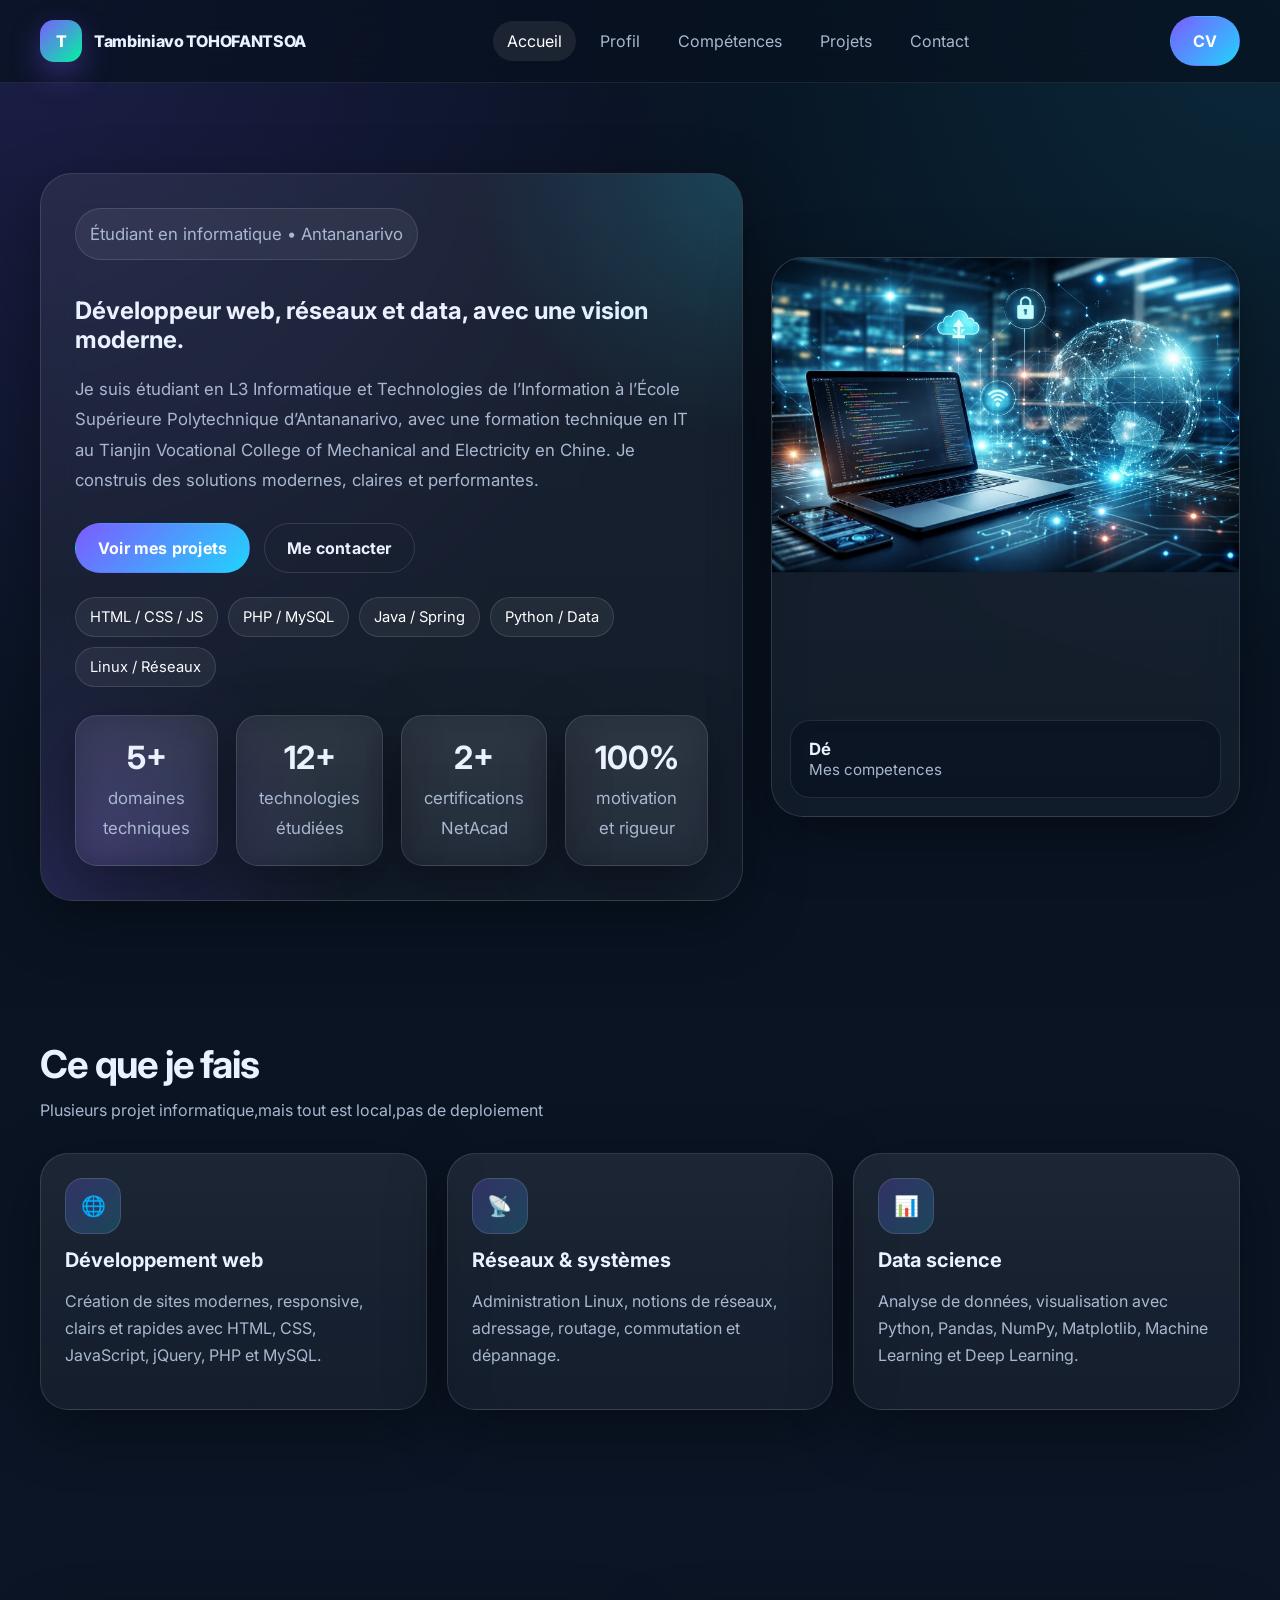
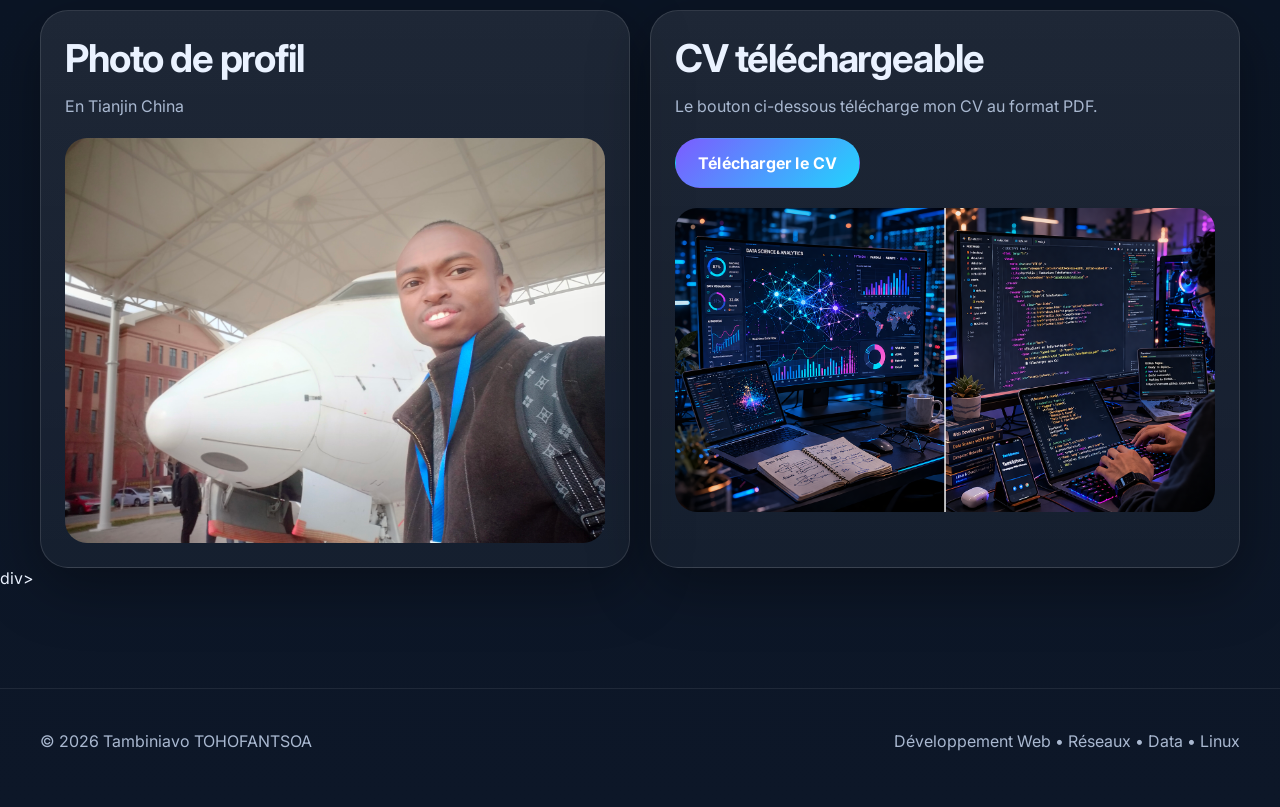
==== commit 704b7dc3: "Shorten CV download link text" ====
--- a/index.html
+++ b/index.html
@@ -27,7 +27,7 @@
       </nav>
 
       <div class="nav-right">
-        <a class="btn btn-primary" href="assets/cv/CV_Tambiniavo_Tohofantsoa.pdf" download>Télécharger CV</a>
+        <a class="btn btn-primary" href="assets/cv/CV_Tambiniavo_Tohofantsoa.pdf" download>CV</a>
         <button class="menu-btn" aria-label="Menu">☰</button>
       </div>
     </div>
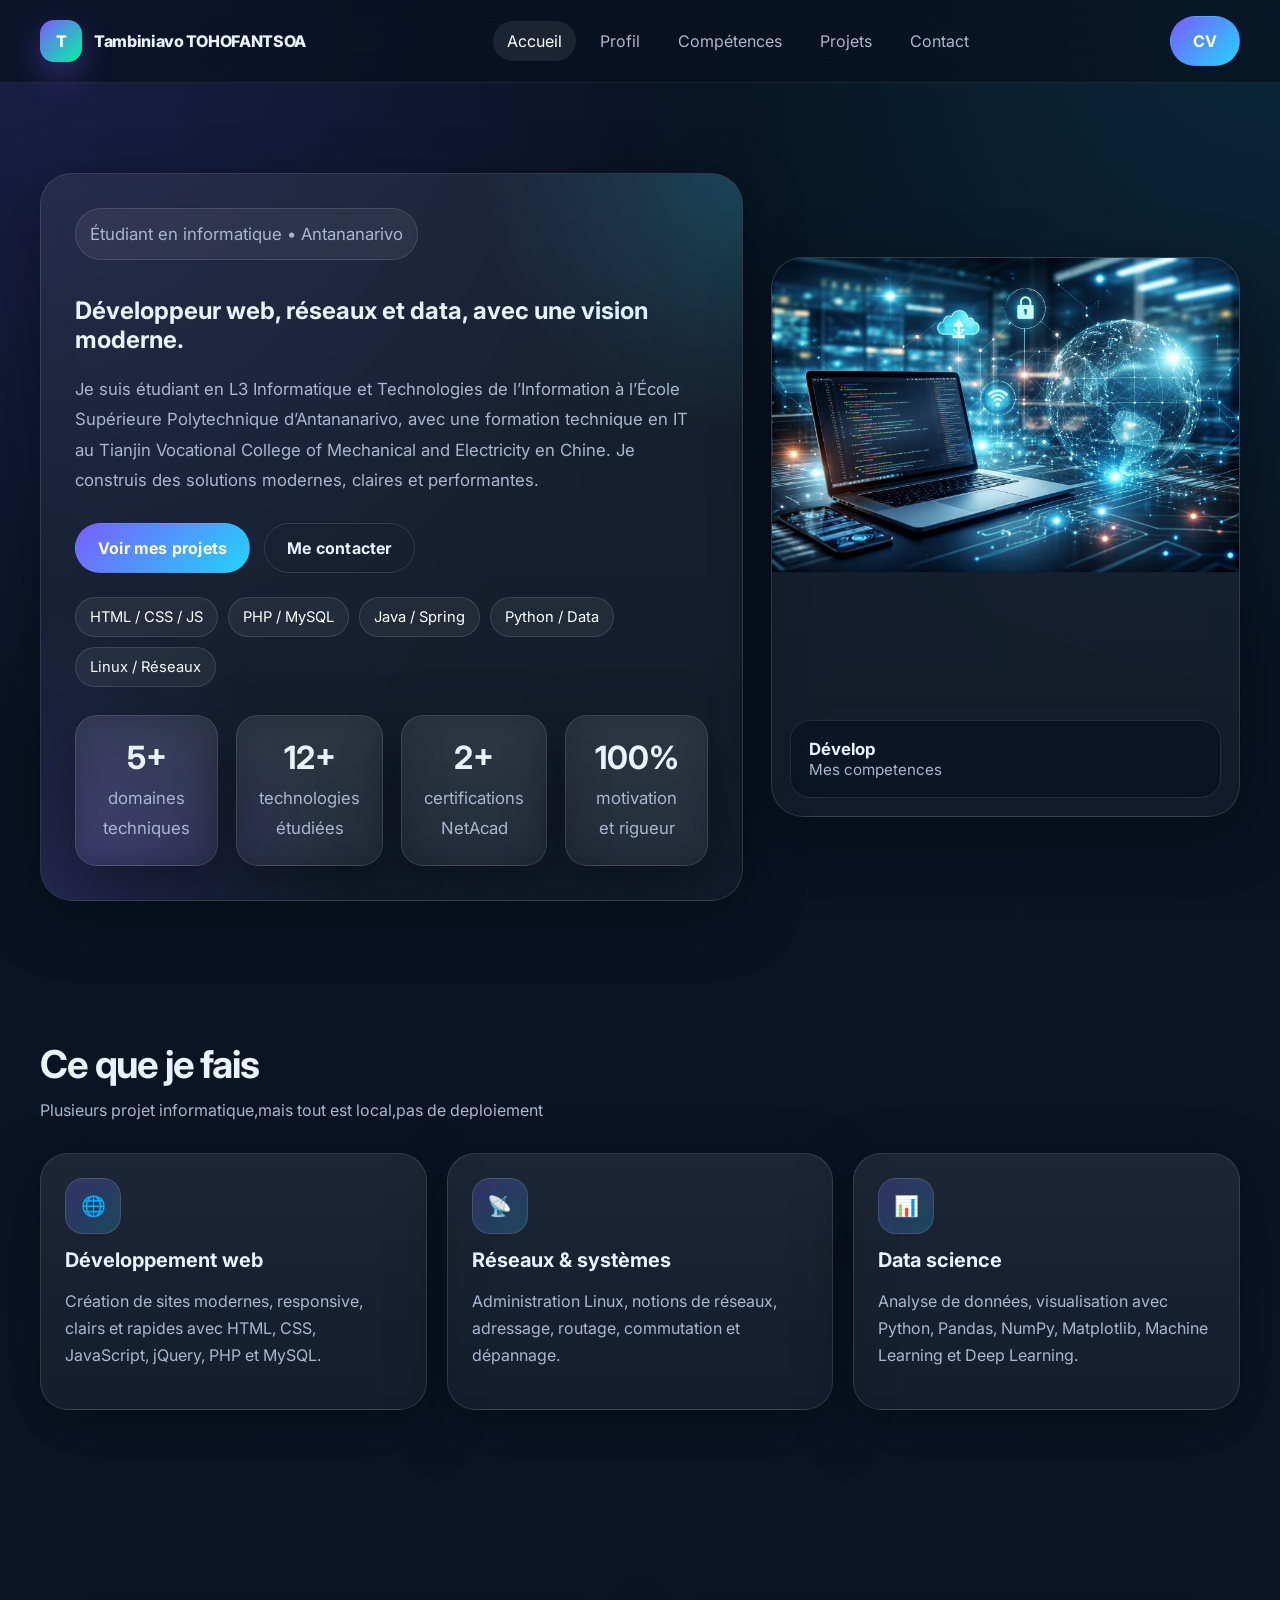
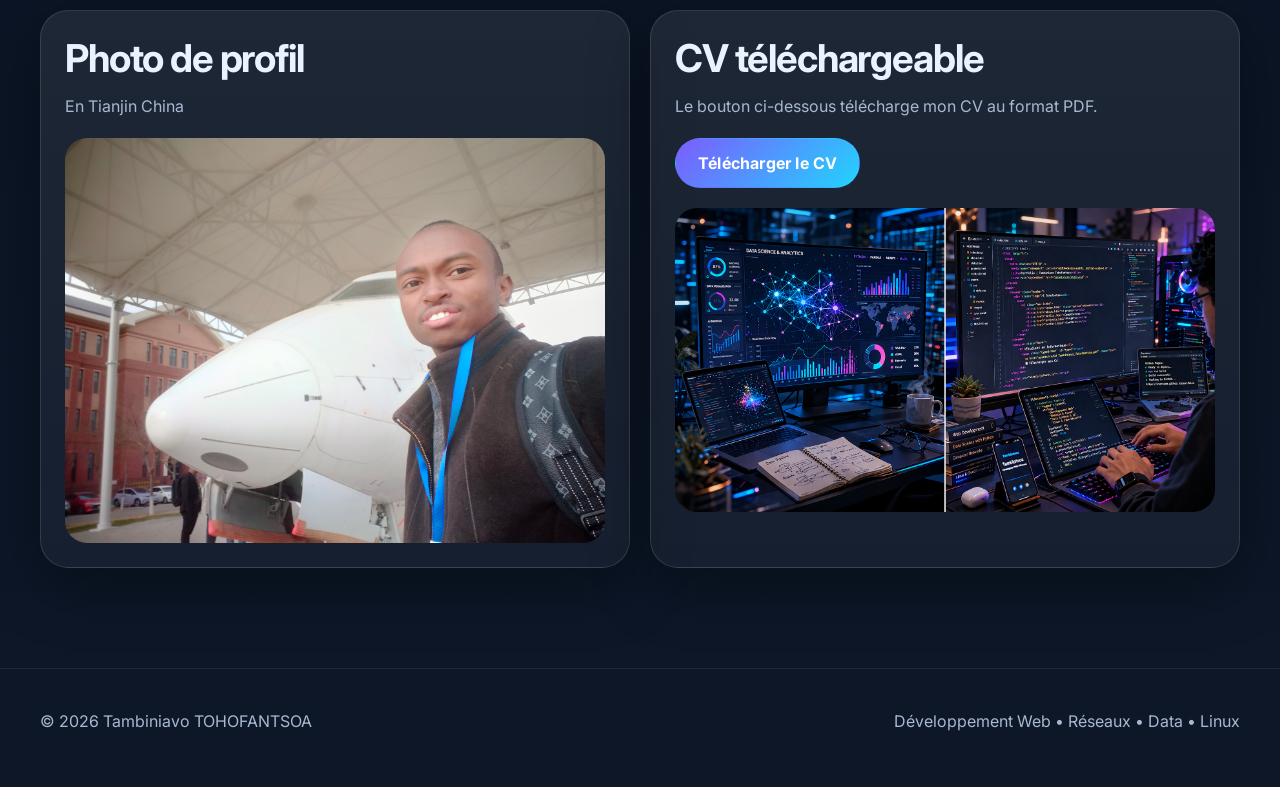
==== commit 6ab45147: "Update index.html" ====
--- a/index.html
+++ b/index.html
@@ -135,7 +135,7 @@
             <img src="assets/images/data.jpg" alt="Visuel data" style="border-radius:22px;">
           </div>
         </div>
-      </div>div>
+      </div>
 
 
     </section>
